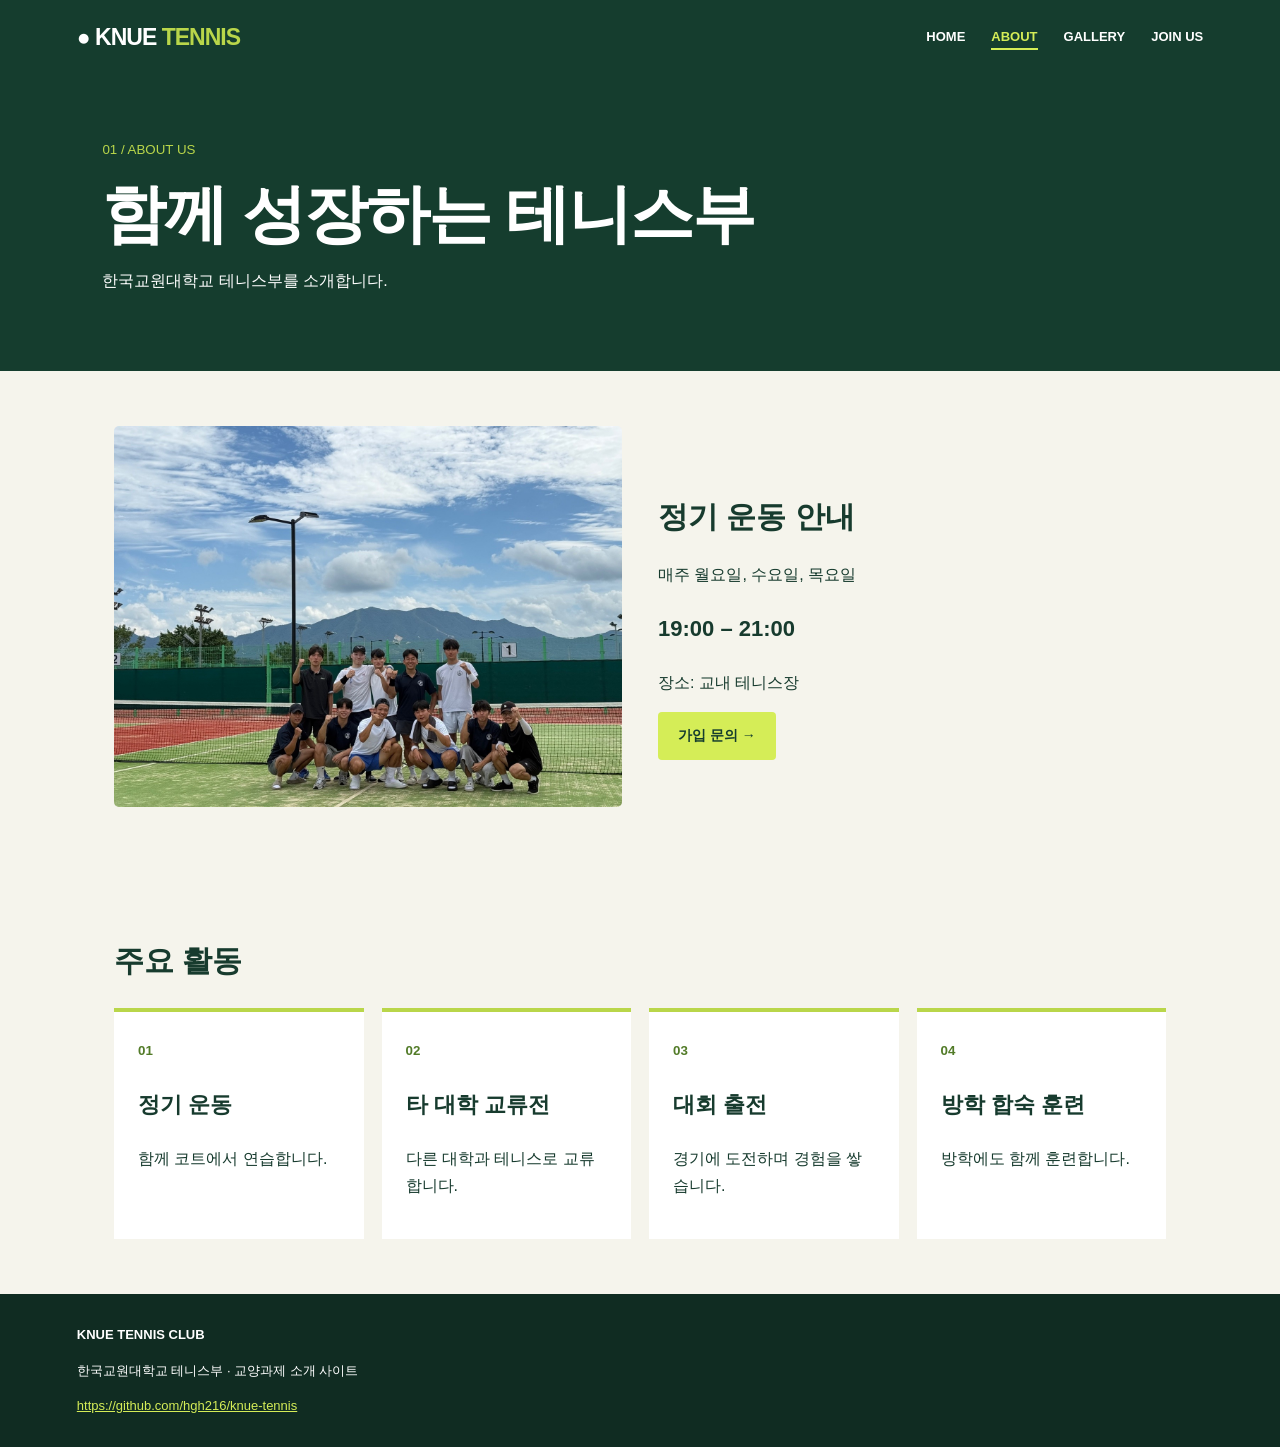
==== about.html @ 6797b272 "Add files via upload" ====
<!doctype html>
<html lang="ko"><head><meta charset="utf-8"><meta name="viewport" content="width=device-width, initial-scale=1"><title>소개 | KNUE TENNIS</title><link rel="stylesheet" href="style.css"><script src="script.js" defer></script></head><body>
<!-- 공통 상단 메뉴 --><header><a class="brand" href="index.html">● KNUE <span>TENNIS</span></a><button id="menu" aria-expanded="false" aria-controls="nav">메뉴 ☰</button><nav id="nav"><a href="index.html" >HOME</a><a href="about.html" aria-current=page>ABOUT</a><a href="gallery.html" >GALLERY</a><a href="join.html" >JOIN US</a></nav></header>
<main><section class="intro"><small>01 / ABOUT US</small><h1>함께 성장하는 테니스부</h1><p>한국교원대학교 테니스부를 소개합니다.</p></section><section class="wrap split"><img class="photo" src="team.jpg" alt="대회 참가 단체 사진"><div><h2>정기 운동 안내</h2><p>매주 월요일, 수요일, 목요일</p><h3>19:00 – 21:00</h3><p>장소: 교내 테니스장</p><a class="cta" href="join.html">가입 문의 →</a></div></section><section class="wrap"><h2>주요 활동</h2><div class="cards four"><article><small>01</small><h3>정기 운동</h3><p>함께 코트에서 연습합니다.</p></article><article><small>02</small><h3>타 대학 교류전</h3><p>다른 대학과 테니스로 교류합니다.</p></article><article><small>03</small><h3>대회 출전</h3><p>경기에 도전하며 경험을 쌓습니다.</p></article><article><small>04</small><h3>방학 합숙 훈련</h3><p>방학에도 함께 훈련합니다.</p></article></div></section></main>
<!-- 공통 하단 및 과제용 저장소 주소 --><footer><strong>KNUE TENNIS CLUB</strong><p>한국교원대학교 테니스부 · 교양과제 소개 사이트</p><a href="https://github.com/hgh216/knue-tennis">https://github.com/hgh216/knue-tennis</a></footer></body></html>
---- style.css ----
/* 공통 디자인과 모바일 화면 설정 */
*{box-sizing:border-box}body{margin:0;background:#f5f4ec;color:#173b2e;font-family:Arial,"Malgun Gothic",sans-serif;line-height:1.7}header{display:flex;justify-content:space-between;align-items:center;padding:18px 6%;background:#153d2e;color:white;gap:20px}a{color:inherit}header a{text-decoration:none}.brand{font-weight:900;font-size:23px;letter-spacing:-1px}.brand span,small{color:#b9d64a}nav{display:flex;gap:26px;font-size:13px;font-weight:bold}nav a[aria-current]{color:#d5ed57;border-bottom:2px solid}#menu{display:none}.hero{position:relative;background:#153d2e;color:white;display:grid;grid-template-columns:42% 58%;align-items:stretch}.hero img{width:100%;height:100%;object-fit:cover;grid-column:2;grid-row:1}.hero-text{grid-column:1;grid-row:1;padding:65px 10%;align-self:center}h1{font-size:clamp(32px,5vw,70px);line-height:1.08;letter-spacing:-2px;margin:18px 0}h2{font-size:30px;line-height:1.3}h3{font-size:22px}.cta,button{display:inline-block;background:#d5ed57;color:#153d2e;padding:12px 20px;border:0;border-radius:4px;text-decoration:none;font-weight:bold;cursor:pointer;font-size:14px}.wrap{max-width:1180px;margin:auto;padding:55px 5%}.wrap small{color:#527b28;font-weight:bold}.cards{display:grid;grid-template-columns:repeat(3,1fr);gap:18px;margin-top:28px}.four{grid-template-columns:repeat(4,1fr)}article{background:white;border-top:4px solid #b9d64a;padding:24px}.intro{background:#153d2e;color:white;padding:60px 8%}.split{display:grid;grid-template-columns:1fr 1fr;gap:36px;align-items:center}.photo{width:100%;height:auto;display:block;border-radius:5px}.gallery{max-width:900px;margin:auto}.controls{display:flex;align-items:center;justify-content:space-between;gap:10px;margin:15px 0}.controls p{text-align:center}footer{background:#102c22;color:white;padding:30px 6%;font-size:13px;overflow-wrap:anywhere}footer a{color:#d5ed57}a:focus-visible,button:focus-visible{outline:3px solid #e4a42b;outline-offset:4px}@media(max-width:700px){header{flex-wrap:wrap}#menu{display:block}nav{display:none;width:100%;flex-direction:column;gap:12px}nav.open{display:flex}.hero{display:flex;flex-direction:column}.hero-text{order:-1;padding:35px 6%}.hero img{height:auto}.cards,.four,.split{grid-template-columns:1fr}.wrap{padding:32px 6%}.controls button{padding:9px}.controls p{font-size:12px}}
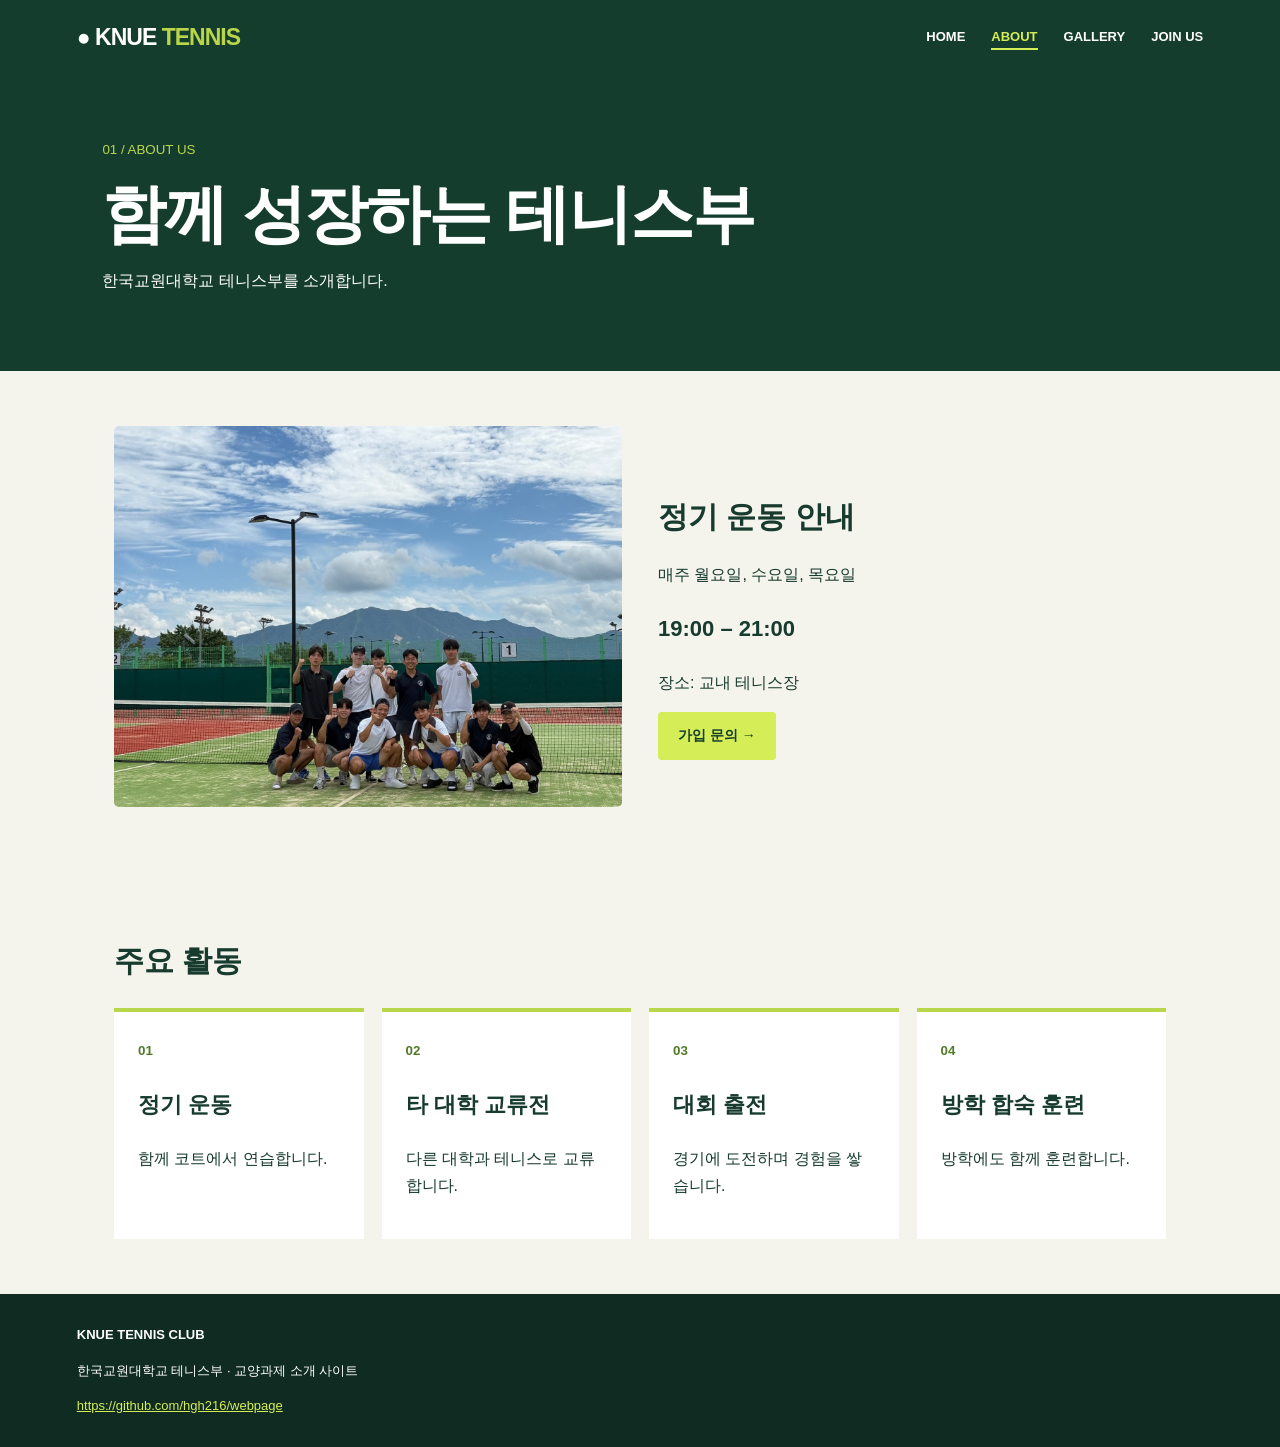
==== commit f53143e3: "Update about.html" ====
--- a/about.html
+++ b/about.html
@@ -2,4 +2,4 @@
 <html lang="ko"><head><meta charset="utf-8"><meta name="viewport" content="width=device-width, initial-scale=1"><title>소개 | KNUE TENNIS</title><link rel="stylesheet" href="style.css"><script src="script.js" defer></script></head><body>
 <!-- 공통 상단 메뉴 --><header><a class="brand" href="index.html">● KNUE <span>TENNIS</span></a><button id="menu" aria-expanded="false" aria-controls="nav">메뉴 ☰</button><nav id="nav"><a href="index.html" >HOME</a><a href="about.html" aria-current=page>ABOUT</a><a href="gallery.html" >GALLERY</a><a href="join.html" >JOIN US</a></nav></header>
 <main><section class="intro"><small>01 / ABOUT US</small><h1>함께 성장하는 테니스부</h1><p>한국교원대학교 테니스부를 소개합니다.</p></section><section class="wrap split"><img class="photo" src="team.jpg" alt="대회 참가 단체 사진"><div><h2>정기 운동 안내</h2><p>매주 월요일, 수요일, 목요일</p><h3>19:00 – 21:00</h3><p>장소: 교내 테니스장</p><a class="cta" href="join.html">가입 문의 →</a></div></section><section class="wrap"><h2>주요 활동</h2><div class="cards four"><article><small>01</small><h3>정기 운동</h3><p>함께 코트에서 연습합니다.</p></article><article><small>02</small><h3>타 대학 교류전</h3><p>다른 대학과 테니스로 교류합니다.</p></article><article><small>03</small><h3>대회 출전</h3><p>경기에 도전하며 경험을 쌓습니다.</p></article><article><small>04</small><h3>방학 합숙 훈련</h3><p>방학에도 함께 훈련합니다.</p></article></div></section></main>
-<!-- 공통 하단 및 과제용 저장소 주소 --><footer><strong>KNUE TENNIS CLUB</strong><p>한국교원대학교 테니스부 · 교양과제 소개 사이트</p><a href="https://github.com/hgh216/knue-tennis">https://github.com/hgh216/knue-tennis</a></footer></body></html>+<!-- 공통 하단 및 과제용 저장소 주소 --><footer><strong>KNUE TENNIS CLUB</strong><p>한국교원대학교 테니스부 · 교양과제 소개 사이트</p><a href="https://github.com/hgh216/webpage">https://github.com/hgh216/webpage</a></footer></body></html>
